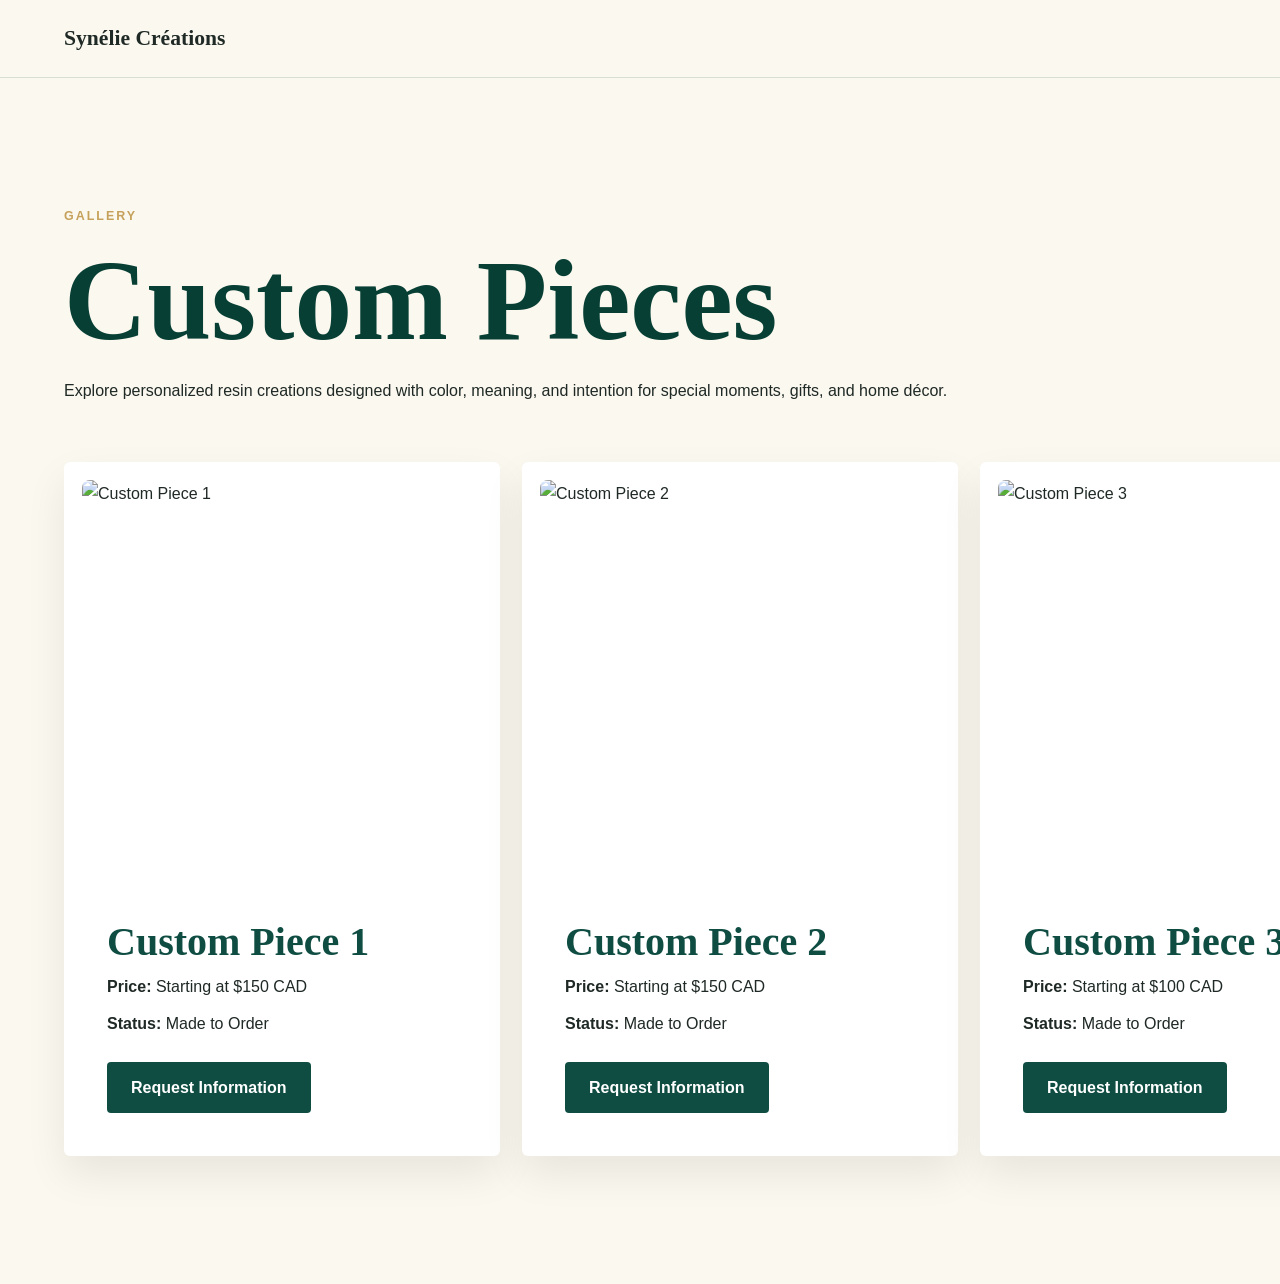
==== custom-pieces.html @ edbcad21 "Create custom-pieces.html" ====
<!DOCTYPE html>
<html lang="en">
<head>
  <meta charset="UTF-8">
  <meta name="viewport" content="width=device-width, initial-scale=1.0">
  <title>Custom Pieces | Synélie Créations</title>
  <link rel="stylesheet" href="style.css">
</head>
<body>

<header class="site-header">
  <a class="brand" href="index.html">
    <span class="brand-text">Synélie Créations</span>
  </a>
</header>

<section class="section-pad">
  <div class="section-heading">
    <p class="eyebrow">Gallery</p>
    <h1>Custom Pieces</h1>
    <p>Explore personalized resin creations designed with color, meaning, and intention for special moments, gifts, and home décor.</p>
  </div>

  <div class="gallery-grid">

    <div class="artwork-card">
      <img src="custom-piece-1.jpg" class="gallery-image lightbox-img" alt="Custom Piece 1">
      <div class="artwork-info">
        <h3>Custom Piece 1</h3>
        <p><strong>Price:</strong> Starting at $150 CAD</p>
        <p><strong>Status:</strong> Made to Order</p>
        <a class="inquiry-button" href="index.html#custom">Request Information</a>
      </div>
    </div>

    <div class="artwork-card">
      <img src="custom-piece-2.jpg" class="gallery-image lightbox-img" alt="Custom Piece 2">
      <div class="artwork-info">
        <h3>Custom Piece 2</h3>
        <p><strong>Price:</strong> Starting at $150 CAD</p>
        <p><strong>Status:</strong> Made to Order</p>
        <a class="inquiry-button" href="index.html#custom">Request Information</a>
      </div>
    </div>

    <div class="artwork-card">
      <img src="custom-piece-3.jpg" class="gallery-image lightbox-img" alt="Custom Piece 3">
      <div class="artwork-info">
        <h3>Custom Piece 3</h3>
        <p><strong>Price:</strong> Starting at $100 CAD</p>
        <p><strong>Status:</strong> Made to Order</p>
        <a class="inquiry-button" href="index.html#custom">Request Information</a>
      </div>
    </div>

  </div>
</section>

<script src="script.js"></script>
</body>
</html>
---- style.css ----
:root {
  --emerald: #073f34;
  --emerald-soft: #0d5b4d;
  --gold: #c6a15b;
  --gold-light: #e7d4a6;
  --ivory: #fbf8ef;
  --paper: #fffdf8;
  --ink: #1f2925;
  --muted: #6e776f;
  --line: rgba(7, 63, 52, 0.14);
  --shadow: 0 22px 50px rgba(7, 63, 52, 0.12);
}

* {
  box-sizing: border-box;
}

html {
  scroll-behavior: smooth;
}

body {
  margin: 0;
  background: var(--ivory);
  color: var(--ink);
  font-family: "Montserrat", Arial, sans-serif;
  line-height: 1.7;
}

a {
  color: inherit;
  text-decoration: none;
}

img,
svg {
  display: block;
  max-width: 100%;
}

.site-header {
  position: sticky;
  top: 0;
  z-index: 20;
  display: flex;
  align-items: center;
  justify-content: space-between;
  gap: 24px;
  min-height: 78px;
  padding: 18px clamp(20px, 5vw, 72px);
  background: rgba(251, 248, 239, 0.9);
  border-bottom: 1px solid var(--line);
  backdrop-filter: blur(18px);
}

.brand {
  display: inline-flex;
  align-items: center;
  gap: 12px;
  font-family: "Cormorant Garamond", Georgia, serif;
  font-size: 1.35rem;
  font-weight: 700;
  letter-spacing: 0;
}

.brand-mark {
  display: grid;
  width: 42px;
  height: 42px;
  place-items: center;
  color: var(--ivory);
  background: var(--emerald);
  border: 1px solid var(--gold);
  border-radius: 50%;
  font-family: "Montserrat", Arial, sans-serif;
  font-size: 0.78rem;
  font-weight: 600;
}

.site-nav {
  display: flex;
  align-items: center;
  gap: clamp(16px, 3vw, 34px);
  color: var(--emerald);
  font-size: 0.78rem;
  font-weight: 600;
  letter-spacing: 0.08em;
  text-transform: uppercase;
}

.site-nav a {
  position: relative;
}

.site-nav a::after {
  position: absolute;
  right: 0;
  bottom: -8px;
  left: 0;
  height: 1px;
  content: "";
  background: var(--gold);
  transform: scaleX(0);
  transform-origin: center;
  transition: transform 180ms ease;
}

.site-nav a:hover::after,
.site-nav a:focus-visible::after {
  transform: scaleX(1);
}

.nav-toggle {
  display: none;
  width: 42px;
  height: 42px;
  border: 1px solid var(--line);
  background: transparent;
}

.nav-toggle span {
  display: block;
  width: 18px;
  height: 1px;
  margin: 6px auto;
  background: var(--emerald);
}

.section-pad {
  padding: clamp(72px, 10vw, 132px) clamp(20px, 5vw, 72px);
}

.hero {
  display: grid;
  grid-template-columns: minmax(0, 0.95fr) minmax(320px, 0.75fr);
  align-items: center;
  gap: clamp(40px, 8vw, 100px);
  min-height: calc(100vh - 78px);
  background:
    linear-gradient(115deg, rgba(251, 248, 239, 0.88), rgba(251, 248, 239, 0.68)),
    radial-gradient(circle at 85% 28%, rgba(198, 161, 91, 0.22), transparent 30%),
    linear-gradient(140deg, var(--ivory), #eef4ec 58%, #f7efdb);
}

.eyebrow {
  margin: 0 0 14px;
  color: var(--gold);
  font-size: 0.78rem;
  font-weight: 600;
  letter-spacing: 0.16em;
  text-transform: uppercase;
}

h1,
h2,
h3 {
  margin: 0;
  color: var(--emerald);
  font-family: "Cormorant Garamond", Georgia, serif;
  font-weight: 600;
  line-height: 1.04;
  letter-spacing: 0;
}

h1 {
  max-width: 760px;
  font-size: clamp(4rem, 9vw, 8.75rem);
}

h2 {
  max-width: 780px;
  font-size: clamp(2.4rem, 5vw, 4.8rem);
}

h3 {
  font-size: clamp(1.55rem, 3vw, 2.15rem);
}

.hero-tagline {
  max-width: 620px;
  margin: 24px 0 0;
  color: #3d4842;
  font-size: clamp(1rem, 2vw, 1.25rem);
}

.hero-actions {
  display: flex;
  flex-wrap: wrap;
  gap: 14px;
  margin-top: 36px;
}

.button {
  display: inline-flex;
  align-items: center;
  justify-content: center;
  min-height: 50px;
  padding: 13px 22px;
  border: 1px solid var(--gold);
  font-size: 0.78rem;
  font-weight: 600;
  letter-spacing: 0.1em;
  text-transform: uppercase;
  transition:
    transform 180ms ease,
    background 180ms ease,
    color 180ms ease;
}

.button:hover,
.button:focus-visible {
  transform: translateY(-2px);
}

.button-primary {
  color: var(--ivory);
  background: var(--emerald);
}

.button-secondary {
  color: var(--emerald);
  background: rgba(255, 253, 248, 0.7);
}

.hero-art {
  display: grid;
  place-items: center;
}

.art-frame {
  position: relative;
  width: min(100%, 520px);
  aspect-ratio: 4 / 5;
  overflow: hidden;
  border: 1px solid rgba(198, 161, 91, 0.65);
  background:
    linear-gradient(145deg, rgba(7, 63, 52, 0.88), rgba(13, 91, 77, 0.72)),
    var(--emerald);
  box-shadow: var(--shadow);
}

.art-frame::before {
  position: absolute;
  inset: 28px;
  content: "";
  border: 1px solid rgba(231, 212, 166, 0.5);
}

.art-frame p {
  position: absolute;
  right: 28px;
  bottom: 24px;
  margin: 0;
  color: rgba(251, 248, 239, 0.78);
  font-size: 0.72rem;
  font-weight: 600;
  letter-spacing: 0.12em;
  text-transform: uppercase;
}

.resin-orbit,
.gold-vein {
  position: absolute;
  pointer-events: none;
}

.resin-orbit {
  border: 1px solid rgba(231, 212, 166, 0.34);
  border-radius: 50%;
}

.orbit-one {
  top: 12%;
  left: -18%;
  width: 72%;
  aspect-ratio: 1;
  background: radial-gradient(circle, rgba(251, 248, 239, 0.3), transparent 64%);
}

.orbit-two {
  right: -28%;
  bottom: 6%;
  width: 86%;
  aspect-ratio: 1;
  background: radial-gradient(circle, rgba(198, 161, 91, 0.24), transparent 66%);
}

.gold-vein {
  width: 2px;
  height: 78%;
  background: linear-gradient(180deg, transparent, var(--gold-light), transparent);
  transform: rotate(28deg);
}

.vein-one {
  top: -6%;
  left: 55%;
}

.vein-two {
  top: 14%;
  left: 68%;
}

.section-heading {
  margin-bottom: clamp(34px, 5vw, 58px);
}

.centered {
  text-align: center;
}

.centered h2 {
  margin-inline: auto;
}

.about {
  background: var(--paper);
}

.about-grid {
  display: grid;
  grid-template-columns: minmax(240px, 0.6fr) minmax(0, 1fr);
  gap: clamp(30px, 6vw, 78px);
  align-items: center;
}

.portrait-placeholder {
  display: grid;
  min-height: 430px;
  place-items: end start;
  padding: 28px;
  color: var(--ivory);
  background:
    linear-gradient(160deg, rgba(7, 63, 52, 0.08), rgba(198, 161, 91, 0.2)),
    linear-gradient(140deg, var(--emerald), var(--emerald-soft));
  border: 1px solid rgba(198, 161, 91, 0.48);
}

.portrait-placeholder span {
  font-size: 0.72rem;
  font-weight: 600;
  letter-spacing: 0.14em;
  text-transform: uppercase;
}

.about-copy {
  max-width: 720px;
  color: #425049;
  font-size: clamp(1rem, 2vw, 1.18rem);
}

.gallery {
  background: linear-gradient(180deg, var(--ivory), #f7f1e2);
}

.gallery-grid {
  display: grid;
  grid-template-columns: repeat(6, 1fr);
  gap: 22px;
}

.gallery-card {
  grid-column: span 2;
  display: grid;
  gap: 20px;
  padding: 18px;
  background: rgba(255, 253, 248, 0.72);
  border: 1px solid var(--line);
  box-shadow: 0 14px 34px rgba(7, 63, 52, 0.07);
}

.featured-card {
  grid-column: span 4;
  grid-template-columns: minmax(220px, 0.7fr) 1fr;
  align-items: end;
}

.image-placeholder {
  min-height: 260px;
  border: 1px solid rgba(198, 161, 91, 0.3);
  background-color: #e9e4d4;
  background-image:
    linear-gradient(135deg, rgba(255, 253, 248, 0.52), transparent),
    radial-gradient(circle at 28% 34%, rgba(7, 63, 52, 0.62), transparent 20%),
    radial-gradient(circle at 72% 68%, rgba(198, 161, 91, 0.62), transparent 24%);
}

.trays {
  background-image:
    linear-gradient(135deg, rgba(255, 253, 248, 0.42), transparent),
    radial-gradient(ellipse at 50% 52%, rgba(7, 63, 52, 0.58), transparent 32%),
    radial-gradient(circle at 74% 24%, rgba(198, 161, 91, 0.68), transparent 20%);
}

.dominoes {
  background-image:
    repeating-linear-gradient(90deg, rgba(7, 63, 52, 0.74) 0 22px, transparent 22px 42px),
    linear-gradient(145deg, rgba(231, 212, 166, 0.8), #fffdf8);
}

.keychains {
  background-image:
    radial-gradient(circle at 35% 36%, rgba(198, 161, 91, 0.7), transparent 18%),
    radial-gradient(circle at 62% 58%, rgba(7, 63, 52, 0.62), transparent 20%),
    linear-gradient(145deg, #fffdf8, #e7d4a6);
}

.custom-pieces {
  min-height: 320px;
  background-image:
    linear-gradient(45deg, rgba(7, 63, 52, 0.12) 25%, transparent 25% 50%, rgba(198, 161, 91, 0.18) 50% 75%, transparent 75%),
    linear-gradient(145deg, #fffdf8, #e4efe8);
  background-size: 42px 42px, auto;
}

.gallery-card p {
  margin: 12px 0 0;
  color: var(--muted);
}

.custom {
  background: var(--emerald);
}

.custom .section-heading h2 {
  color: var(--ivory);
}

.custom-form {
  display: grid;
  grid-template-columns: repeat(3, 1fr);
  gap: 18px;
  max-width: 1120px;
}

label {
  display: grid;
  gap: 8px;
  color: rgba(251, 248, 239, 0.86);
  font-size: 0.72rem;
  font-weight: 600;
  letter-spacing: 0.12em;
  text-transform: uppercase;
}

input,
textarea {
  width: 100%;
  border: 1px solid rgba(231, 212, 166, 0.36);
  background: rgba(255, 253, 248, 0.08);
  color: var(--ivory);
  font: inherit;
  letter-spacing: 0;
  outline: none;
  padding: 15px 16px;
  transition:
    border-color 180ms ease,
    background 180ms ease;
}

textarea {
  resize: vertical;
}

input::placeholder,
textarea::placeholder {
  color: rgba(251, 248, 239, 0.54);
}

input:focus,
textarea:focus {
  border-color: var(--gold-light);
  background: rgba(255, 253, 248, 0.12);
}

.full-field {
  grid-column: 1 / -1;
}

.form-button {
  justify-self: start;
  background: var(--gold);
  color: var(--emerald);
}

.contact {
  background: var(--paper);
}

.contact-list {
  display: grid;
  grid-template-columns: repeat(3, 1fr);
  gap: 18px;
}

.contact-list a,
.contact-list p {
  min-height: 150px;
  margin: 0;
  padding: 28px;
  color: var(--emerald);
  background: var(--ivory);
  border: 1px solid var(--line);
}

.contact-list span {
  display: block;
  margin-bottom: 18px;
  color: var(--gold);
  font-size: 0.72rem;
  font-weight: 600;
  letter-spacing: 0.14em;
  text-transform: uppercase;
}

.site-footer {
  display: flex;
  align-items: center;
  justify-content: space-between;
  gap: 18px;
  padding: 28px clamp(20px, 5vw, 72px);
  color: rgba(251, 248, 239, 0.78);
  background: #052b24;
  font-size: 0.88rem;
}

.site-footer p {
  margin: 0;
}

.site-footer a {
  color: var(--gold-light);
  font-weight: 600;
}

@media (max-width: 980px) {
  .hero,
  .about-grid,
  .featured-card {
    grid-template-columns: 1fr;
  }

  .hero {
    min-height: auto;
    padding-top: 88px;
  }

  .gallery-card,
  .featured-card {
    grid-column: span 3;
  }

  .custom-form,
  .contact-list {
    grid-template-columns: 1fr 1fr;
  }
}

@media (max-width: 720px) {
  .site-header {
    min-height: 70px;
  }

  .brand-text {
    max-width: 150px;
    line-height: 1;
  }

  .nav-toggle {
    display: block;
  }

  .site-nav {
    position: absolute;
    top: 100%;
    right: 0;
    left: 0;
    display: none;
    flex-direction: column;
    align-items: flex-start;
    gap: 0;
    padding: 12px 20px 22px;
    background: rgba(251, 248, 239, 0.98);
    border-bottom: 1px solid var(--line);
  }

  .site-nav.is-open {
    display: flex;
  }

  .site-nav a {
    width: 100%;
    padding: 12px 0;
  }

  .hero-actions,
  .button {
    width: 100%;
  }

  h1 {
    font-size: clamp(3.6rem, 18vw, 5.4rem);
  }

  .gallery-grid,
  .custom-form,
  .contact-list {
    grid-template-columns: 1fr;
  }

  .gallery-card,
  .featured-card {
    grid-column: auto;
  }

  .portrait-placeholder,
  .image-placeholder {
    min-height: 250px;
  }

  .site-footer {
    flex-direction: column;
    align-items: flex-start;
  }
}

@media (max-width: 420px) {
  .section-pad {
    padding-right: 16px;
    padding-left: 16px;
  }

  .button {
    padding-right: 14px;
    padding-left: 14px;
    font-size: 0.72rem;
  }
}
.hero-image {
    width: 100%;
    max-width: 460px;
    height: auto;
    border-radius: 4px;
    padding: 18px;
    background: #ffffff;
    box-shadow: 0 24px 50px rgba(0,0,0,0.16);
    object-fit: cover;
}
.portrait-image {
    width: 100%;
    height: auto;
    border-radius: 8px;
    object-fit: cover;
    box-shadow: 0 20px 40px rgba(0,0,0,0.15);
}
.site-logo {
    height: 75px;
    width: auto;
    object-fit: contain;
}

.brand {
    display: flex;
    align-items: center;
    gap: 12px;
}
.gallery-image {
  width: 100%;
  height: 260px;
  object-fit: cover;
  display: block;
  border-radius: 4px;
}
.gallery-card {
  text-decoration: none;
  color: inherit;
  cursor: pointer;
}

.gallery-card:hover {
  transform: translateY(-6px);
  transition: 0.3s ease;
}
.artwork-card {
  background: #fff;
  padding: 18px;
  border-radius: 6px;
  box-shadow: 0 18px 40px rgba(0,0,0,0.08);
}

.artwork-info {
  margin-top: 16px;
}

.inquiry-button {
  display: inline-block;
  margin-top: 14px;
  padding: 12px 18px;
  background: #0f4f3d;
  color: #fff;
  text-decoration: none;
  border-radius: 4px;
  font-weight: 600;
}

.inquiry-button:hover {
  background: #c9a227;
  color: #0f4f3d;
}
.lightbox-overlay {
  display: none;
  position: fixed;
  z-index: 9999;
  inset: 0;
  background: rgba(0,0,0,0.92);
  align-items: center;
  justify-content: center;
  flex-direction: column;
}

.lightbox-overlay img {
  max-width: 85%;
  max-height: 78vh;
  border-radius: 6px;
  box-shadow: 0 25px 70px rgba(0,0,0,0.45);
}

.lightbox-close {
  position: absolute;
  top: 24px;
  right: 36px;
  color: #fff;
  font-size: 42px;
  cursor: pointer;
}

.lightbox-nav {
  margin-top: 24px;
}

.lightbox-nav button {
  padding: 12px 22px;
  margin: 0 8px;
  border: none;
  cursor: pointer;
  background: #c9a227;
  color: #0f4f3d;
  font-weight: 700;
  letter-spacing: 1px;
}
.artwork-info {
  position: relative;
  z-index: 2;
}

.inquiry-button {
  position: relative;
  z-index: 3;
  pointer-events: auto;
}
.inquiry-button {
  position: relative;
  z-index: 10;
  pointer-events: auto;
}
..artwork-card {
    display: flex;
    gap: 50px;
    align-items: center;
    background: white;
    padding: 40px;
    border-radius: 12px;
    margin-bottom: 50px;
    box-shadow: 0 8px 25px rgba(0,0,0,0.08);
}

.artwork-info {
    flex: 1;
}

.artwork-card img {
    width: 400px;
    height: 400px;
    object-fit: cover;
    display: block;
    border-radius: 8px;
}

.artwork-info {
    padding: 25px;
}

.artwork-info h3 {
    margin-top: 0;
    color: #0f4d43;
    font-size: 2.5rem;
    font-family: "Cormorant Garamond", serif;
}

.artwork-info p {
    margin: 10px 0;
}

.inquiry-button {
    display: inline-block;
    margin-top: 15px;
    padding: 12px 24px;
    background: #0f4d43;
    color: white;
    text-decoration: none;
    border-radius: 4px;
    font-weight: 600;
}
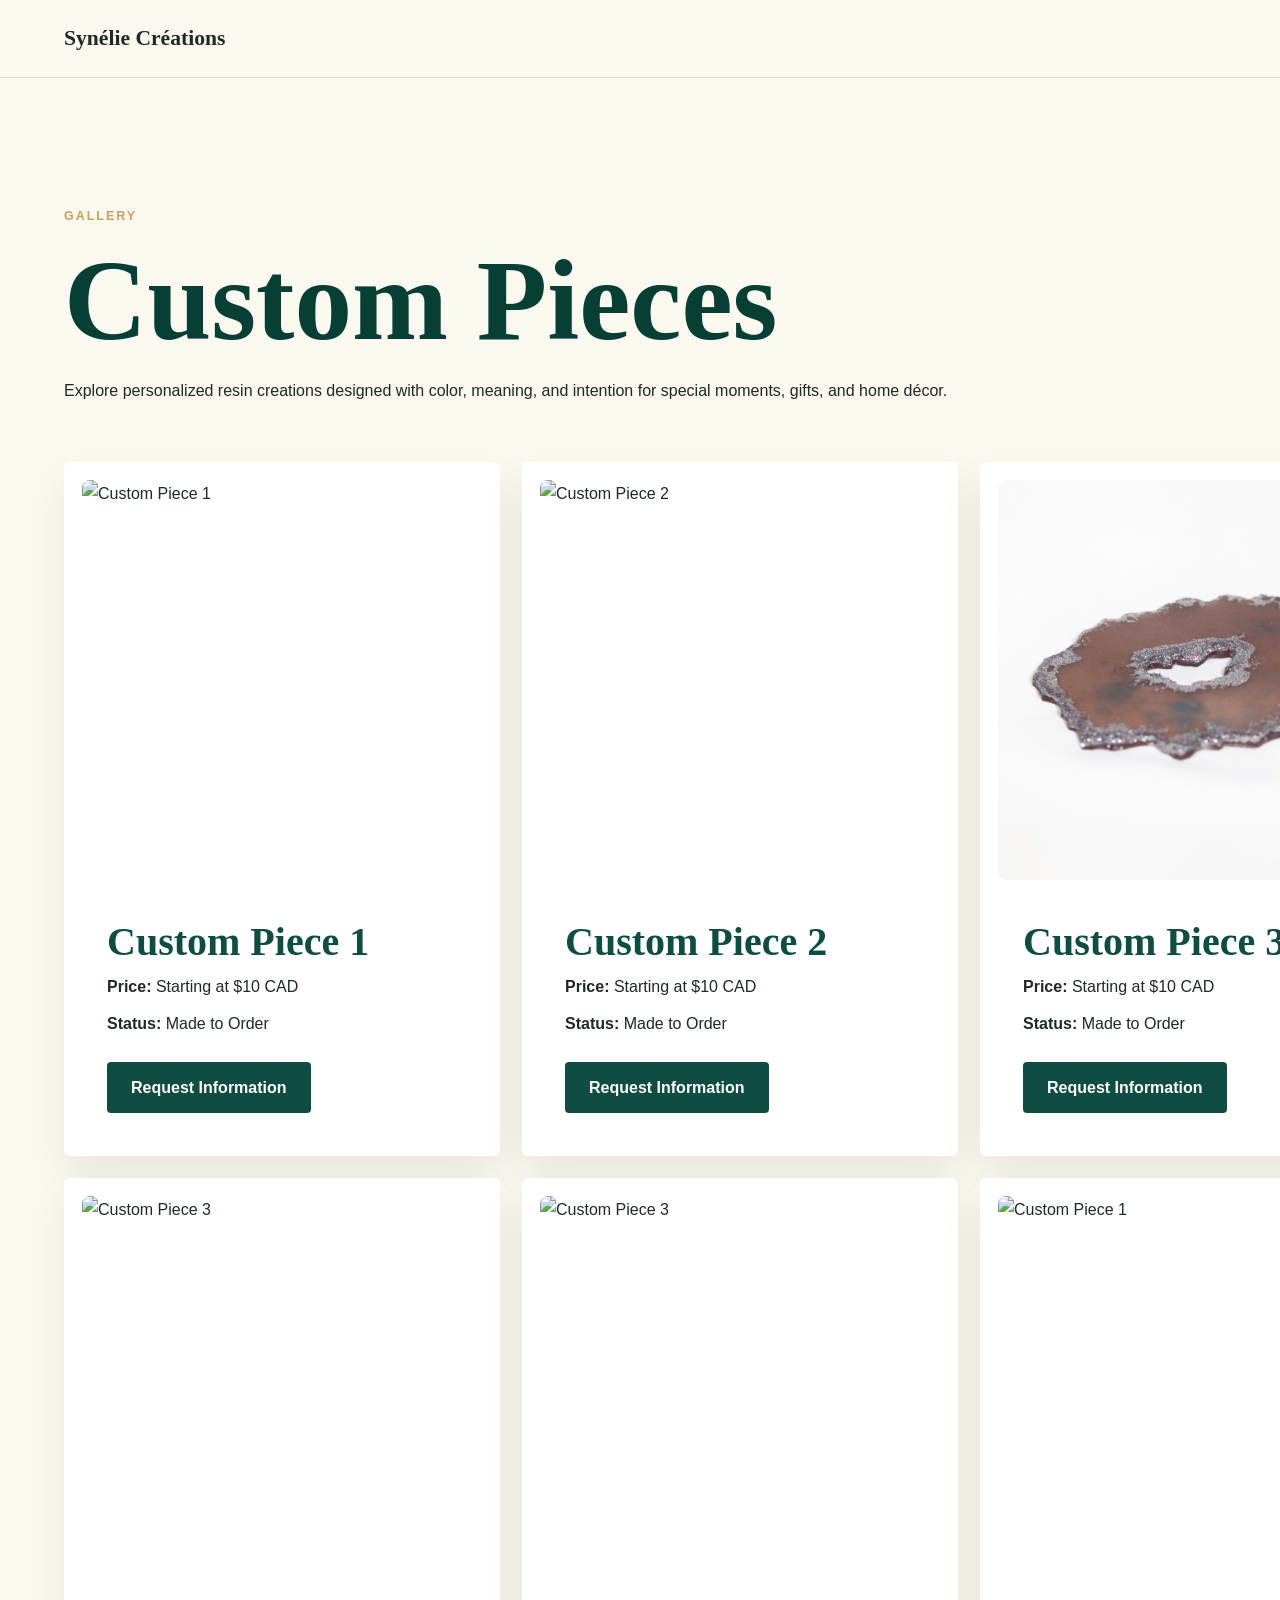
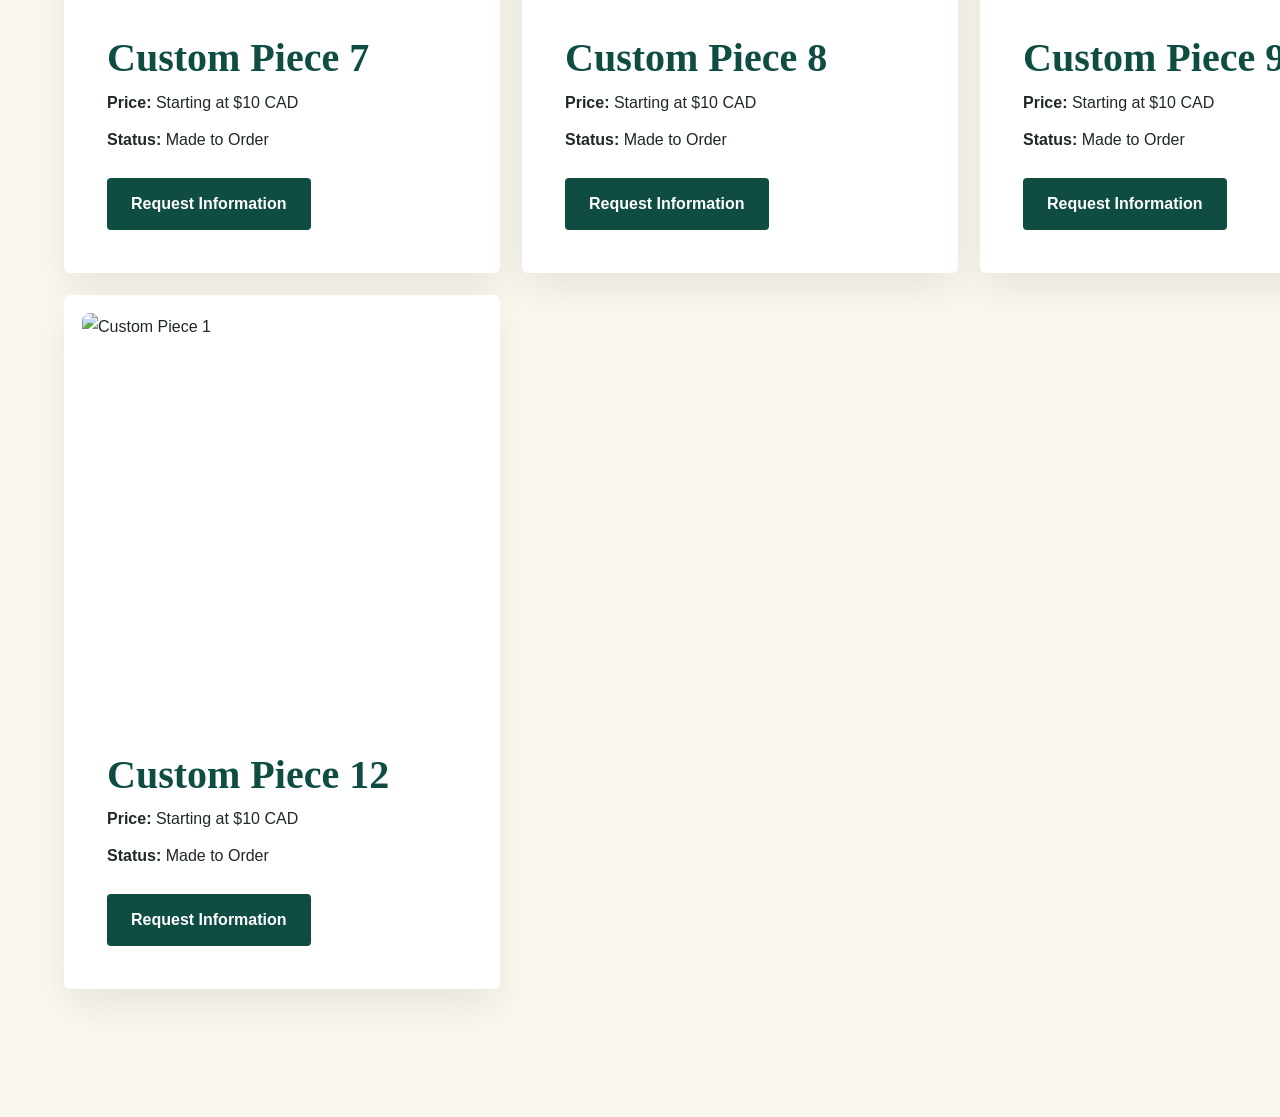
==== commit a68fc897: "Update custom-pieces.html" ====
--- a/custom-pieces.html
+++ b/custom-pieces.html
@@ -27,7 +27,7 @@
       <img src="custom-piece-1.jpg" class="gallery-image lightbox-img" alt="Custom Piece 1">
       <div class="artwork-info">
         <h3>Custom Piece 1</h3>
-        <p><strong>Price:</strong> Starting at $150 CAD</p>
+        <p><strong>Price:</strong> Starting at $10 CAD</p>
         <p><strong>Status:</strong> Made to Order</p>
         <a class="inquiry-button" href="index.html#custom">Request Information</a>
       </div>
@@ -37,7 +37,7 @@
       <img src="custom-piece-2.jpg" class="gallery-image lightbox-img" alt="Custom Piece 2">
       <div class="artwork-info">
         <h3>Custom Piece 2</h3>
-        <p><strong>Price:</strong> Starting at $150 CAD</p>
+        <p><strong>Price:</strong> Starting at $10 CAD</p>
         <p><strong>Status:</strong> Made to Order</p>
         <a class="inquiry-button" href="index.html#custom">Request Information</a>
       </div>
@@ -47,12 +47,112 @@
       <img src="custom-piece-3.jpg" class="gallery-image lightbox-img" alt="Custom Piece 3">
       <div class="artwork-info">
         <h3>Custom Piece 3</h3>
-        <p><strong>Price:</strong> Starting at $100 CAD</p>
+        <p><strong>Price:</strong> Starting at $10 CAD</p>
         <p><strong>Status:</strong> Made to Order</p>
         <a class="inquiry-button" href="index.html#custom">Request Information</a>
       </div>
     </div>
 
+    <div class="artwork-card">
+      <img src="custom-piece-4.jpg" class="gallery-image lightbox-img" alt="Custom Piece 3">
+      <div class="artwork-info">
+        <h3>Custom Piece 4</h3>
+        <p><strong>Price:</strong> Starting at $10 CAD</p>
+        <p><strong>Status:</strong> Made to Order</p>
+        <a class="inquiry-button" href="index.html#custom">Request Information</a>
+      </div>
+    </div> 
+
+<div class="artwork-card">
+      <img src="custom-piece-5.jpg" class="gallery-image lightbox-img" alt="Custom Piece 1">
+      <div class="artwork-info">
+        <h3>Custom Piece 5</h3>
+        <p><strong>Price:</strong> Starting at $10 CAD</p>
+        <p><strong>Status:</strong> Made to Order</p>
+        <a class="inquiry-button" href="index.html#custom">Request Information</a>
+      </div>
+    </div>
+
+    <div class="artwork-card">
+      <img src="custom-piece-6.jpg" class="gallery-image lightbox-img" alt="Custom Piece 2">
+      <div class="artwork-info">
+        <h3>Custom Piece 6</h3>
+        <p><strong>Price:</strong> Starting at $10 CAD</p>
+        <p><strong>Status:</strong> Made to Order</p>
+        <a class="inquiry-button" href="index.html#custom">Request Information</a>
+      </div>
+    </div>
+
+    <div class="artwork-card">
+      <img src="custom-piece-7.jpg" class="gallery-image lightbox-img" alt="Custom Piece 3">
+      <div class="artwork-info">
+        <h3>Custom Piece 7</h3>
+        <p><strong>Price:</strong> Starting at $10 CAD</p>
+        <p><strong>Status:</strong> Made to Order</p>
+        <a class="inquiry-button" href="index.html#custom">Request Information</a>
+      </div>
+    </div>
+
+    <div class="artwork-card">
+      <img src="custom-piece-8.jpg" class="gallery-image lightbox-img" alt="Custom Piece 3">
+      <div class="artwork-info">
+        <h3>Custom Piece 8</h3>
+        <p><strong>Price:</strong> Starting at $10 CAD</p>
+        <p><strong>Status:</strong> Made to Order</p>
+        <a class="inquiry-button" href="index.html#custom">Request Information</a>
+      </div>
+    </div> 
+
+<div class="artwork-card">
+      <img src="custom-piece-9.jpg" class="gallery-image lightbox-img" alt="Custom Piece 1">
+      <div class="artwork-info">
+        <h3>Custom Piece 9</h3>
+        <p><strong>Price:</strong> Starting at $10 CAD</p>
+        <p><strong>Status:</strong> Made to Order</p>
+        <a class="inquiry-button" href="index.html#custom">Request Information</a>
+      </div>
+    </div>
+
+    <div class="artwork-card">
+      <img src="custom-piece-9-1.jpg" class="gallery-image lightbox-img" alt="Custom Piece 2">
+      <div class="artwork-info">
+        <h3>Custom Piece 9-1</h3>
+        <p><strong>Price:</strong> Starting at $10 CAD</p>
+        <p><strong>Status:</strong> Made to Order</p>
+        <a class="inquiry-button" href="index.html#custom">Request Information</a>
+      </div>
+    </div>
+
+    <div class="artwork-card">
+      <img src="custom-piece-10.jpg" class="gallery-image lightbox-img" alt="Custom Piece 3">
+      <div class="artwork-info">
+        <h3>Custom Piece 10</h3>
+        <p><strong>Price:</strong> Starting at $10 CAD</p>
+        <p><strong>Status:</strong> Made to Order</p>
+        <a class="inquiry-button" href="index.html#custom">Request Information</a>
+      </div>
+    </div>
+
+    <div class="artwork-card">
+      <img src="custom-piece-11.jpg" class="gallery-image lightbox-img" alt="Custom Piece 3">
+      <div class="artwork-info">
+        <h3>Custom Piece 11</h3>
+        <p><strong>Price:</strong> Starting at $10 CAD</p>
+        <p><strong>Status:</strong> Made to Order</p>
+        <a class="inquiry-button" href="index.html#custom">Request Information</a>
+      </div>
+    </div> 
+    
+<div class="artwork-card">
+      <img src="custom-piece-12.jpg" class="gallery-image lightbox-img" alt="Custom Piece 1">
+      <div class="artwork-info">
+        <h3>Custom Piece 12</h3>
+        <p><strong>Price:</strong> Starting at $10 CAD</p>
+        <p><strong>Status:</strong> Made to Order</p>
+        <a class="inquiry-button" href="index.html#custom">Request Information</a>
+      </div>
+    </div>
+    
   </div>
 </section>
 
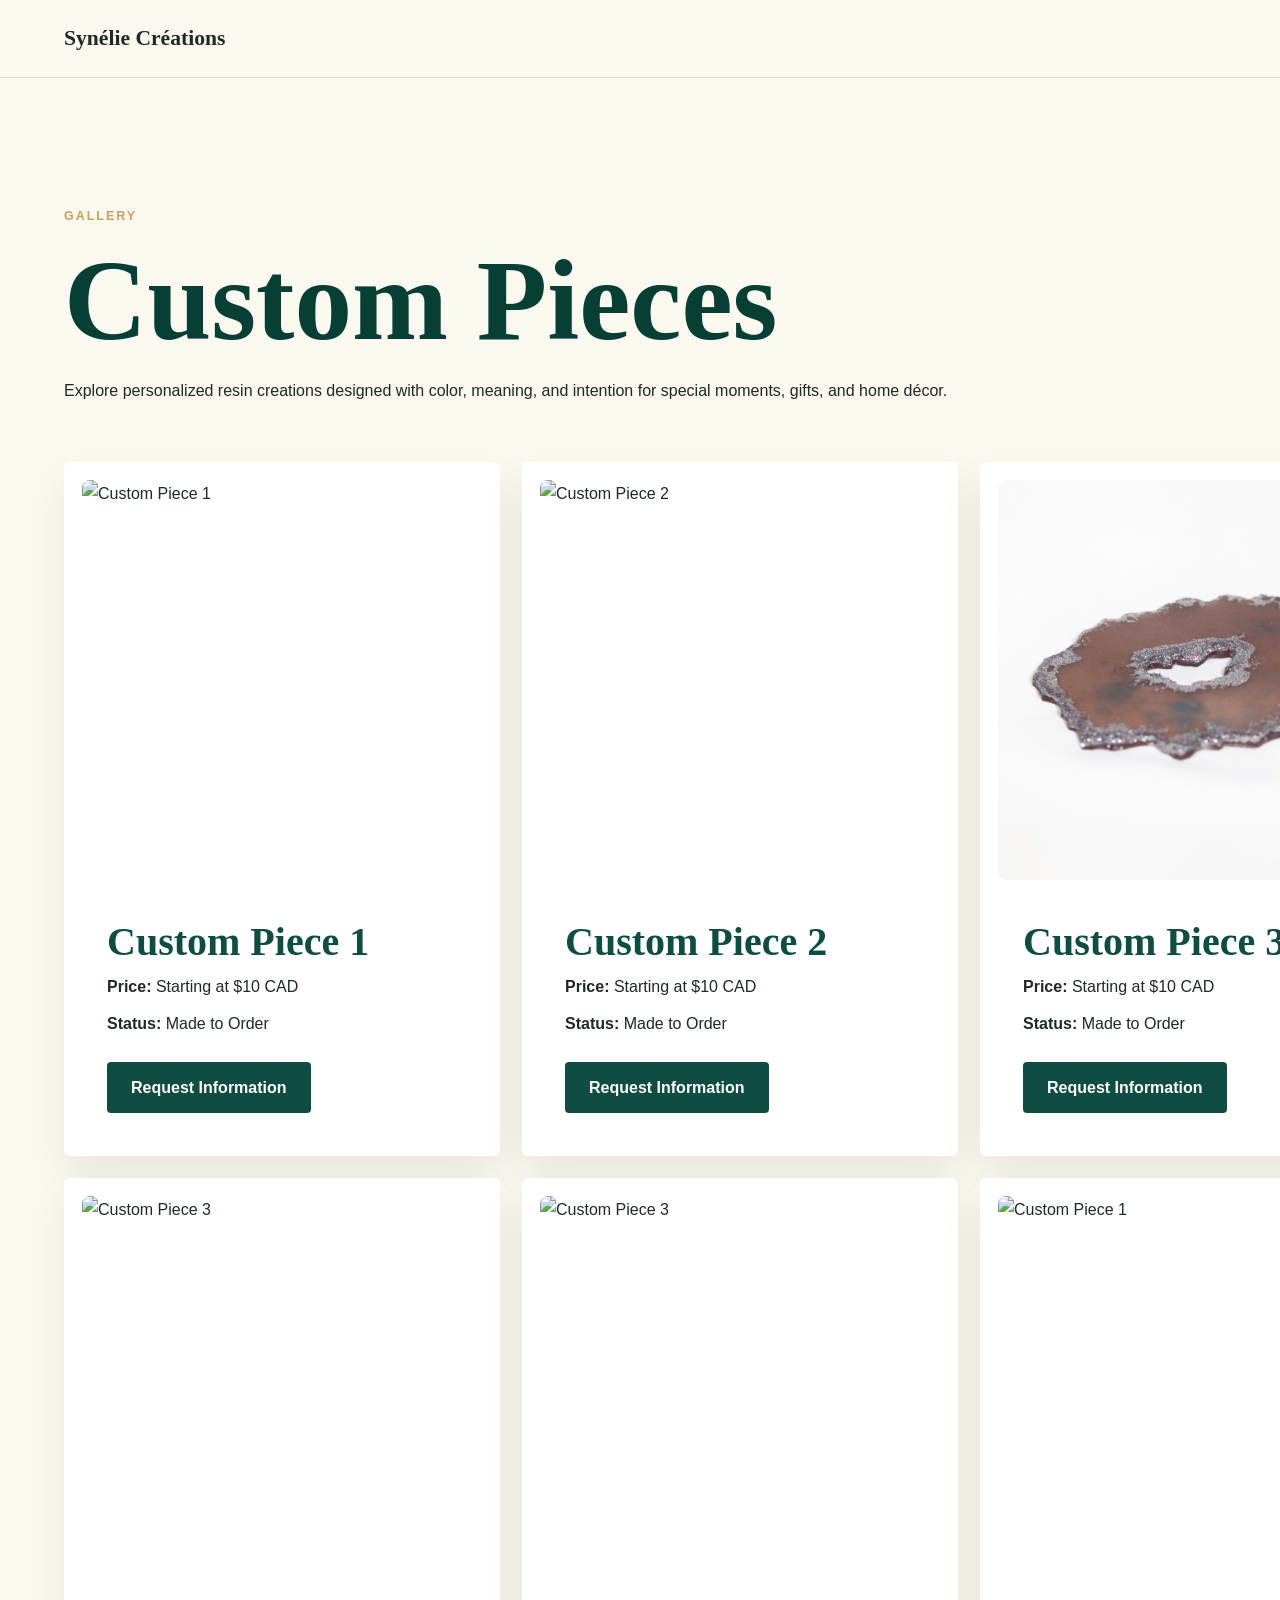
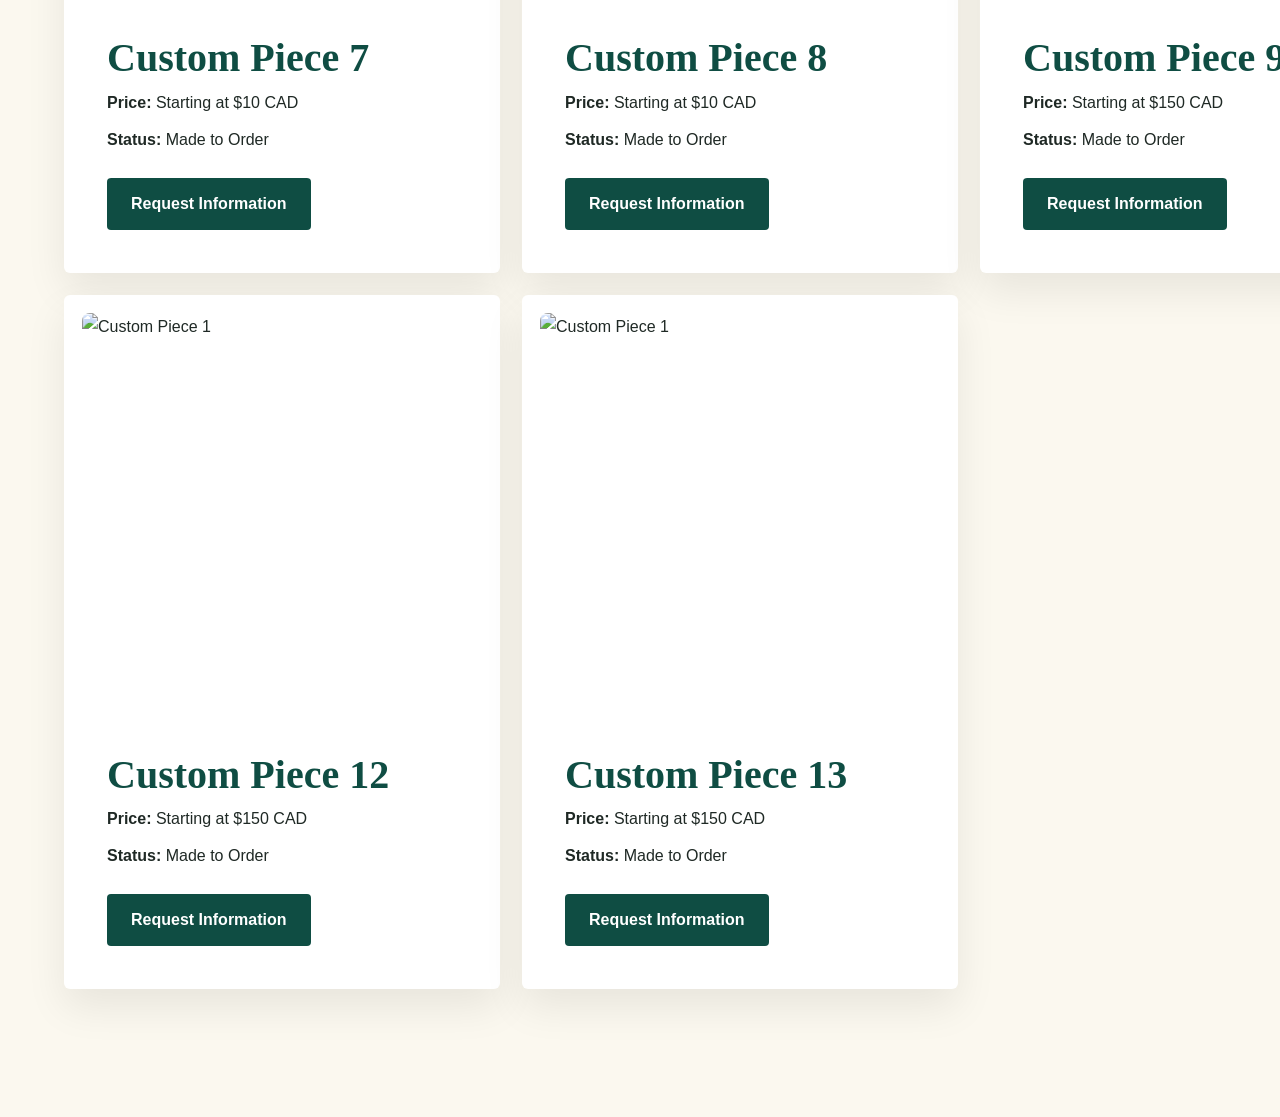
==== commit 1ba48480: "Update custom-pieces.html" ====
--- a/custom-pieces.html
+++ b/custom-pieces.html
@@ -107,7 +107,7 @@
       <img src="custom-piece-9.jpg" class="gallery-image lightbox-img" alt="Custom Piece 1">
       <div class="artwork-info">
         <h3>Custom Piece 9</h3>
-        <p><strong>Price:</strong> Starting at $10 CAD</p>
+        <p><strong>Price:</strong> Starting at $150 CAD</p>
         <p><strong>Status:</strong> Made to Order</p>
         <a class="inquiry-button" href="index.html#custom">Request Information</a>
       </div>
@@ -117,7 +117,7 @@
       <img src="custom-piece-9-1.jpg" class="gallery-image lightbox-img" alt="Custom Piece 2">
       <div class="artwork-info">
         <h3>Custom Piece 9-1</h3>
-        <p><strong>Price:</strong> Starting at $10 CAD</p>
+        <p><strong>Price:</strong> Starting at $150 CAD</p>
         <p><strong>Status:</strong> Made to Order</p>
         <a class="inquiry-button" href="index.html#custom">Request Information</a>
       </div>
@@ -127,7 +127,7 @@
       <img src="custom-piece-10.jpg" class="gallery-image lightbox-img" alt="Custom Piece 3">
       <div class="artwork-info">
         <h3>Custom Piece 10</h3>
-        <p><strong>Price:</strong> Starting at $10 CAD</p>
+        <p><strong>Price:</strong> Starting at $150 CAD</p>
         <p><strong>Status:</strong> Made to Order</p>
         <a class="inquiry-button" href="index.html#custom">Request Information</a>
       </div>
@@ -137,7 +137,7 @@
       <img src="custom-piece-11.jpg" class="gallery-image lightbox-img" alt="Custom Piece 3">
       <div class="artwork-info">
         <h3>Custom Piece 11</h3>
-        <p><strong>Price:</strong> Starting at $10 CAD</p>
+        <p><strong>Price:</strong> Starting at $250 CAD</p>
         <p><strong>Status:</strong> Made to Order</p>
         <a class="inquiry-button" href="index.html#custom">Request Information</a>
       </div>
@@ -147,7 +147,17 @@
       <img src="custom-piece-12.jpg" class="gallery-image lightbox-img" alt="Custom Piece 1">
       <div class="artwork-info">
         <h3>Custom Piece 12</h3>
-        <p><strong>Price:</strong> Starting at $10 CAD</p>
+        <p><strong>Price:</strong> Starting at $150 CAD</p>
+        <p><strong>Status:</strong> Made to Order</p>
+        <a class="inquiry-button" href="index.html#custom">Request Information</a>
+      </div>
+    </div>
+
+    <div class="artwork-card">
+      <img src="custom-piece-13.jpg" class="gallery-image lightbox-img" alt="Custom Piece 1">
+      <div class="artwork-info">
+        <h3>Custom Piece 13</h3>
+        <p><strong>Price:</strong> Starting at $150 CAD</p>
         <p><strong>Status:</strong> Made to Order</p>
         <a class="inquiry-button" href="index.html#custom">Request Information</a>
       </div>
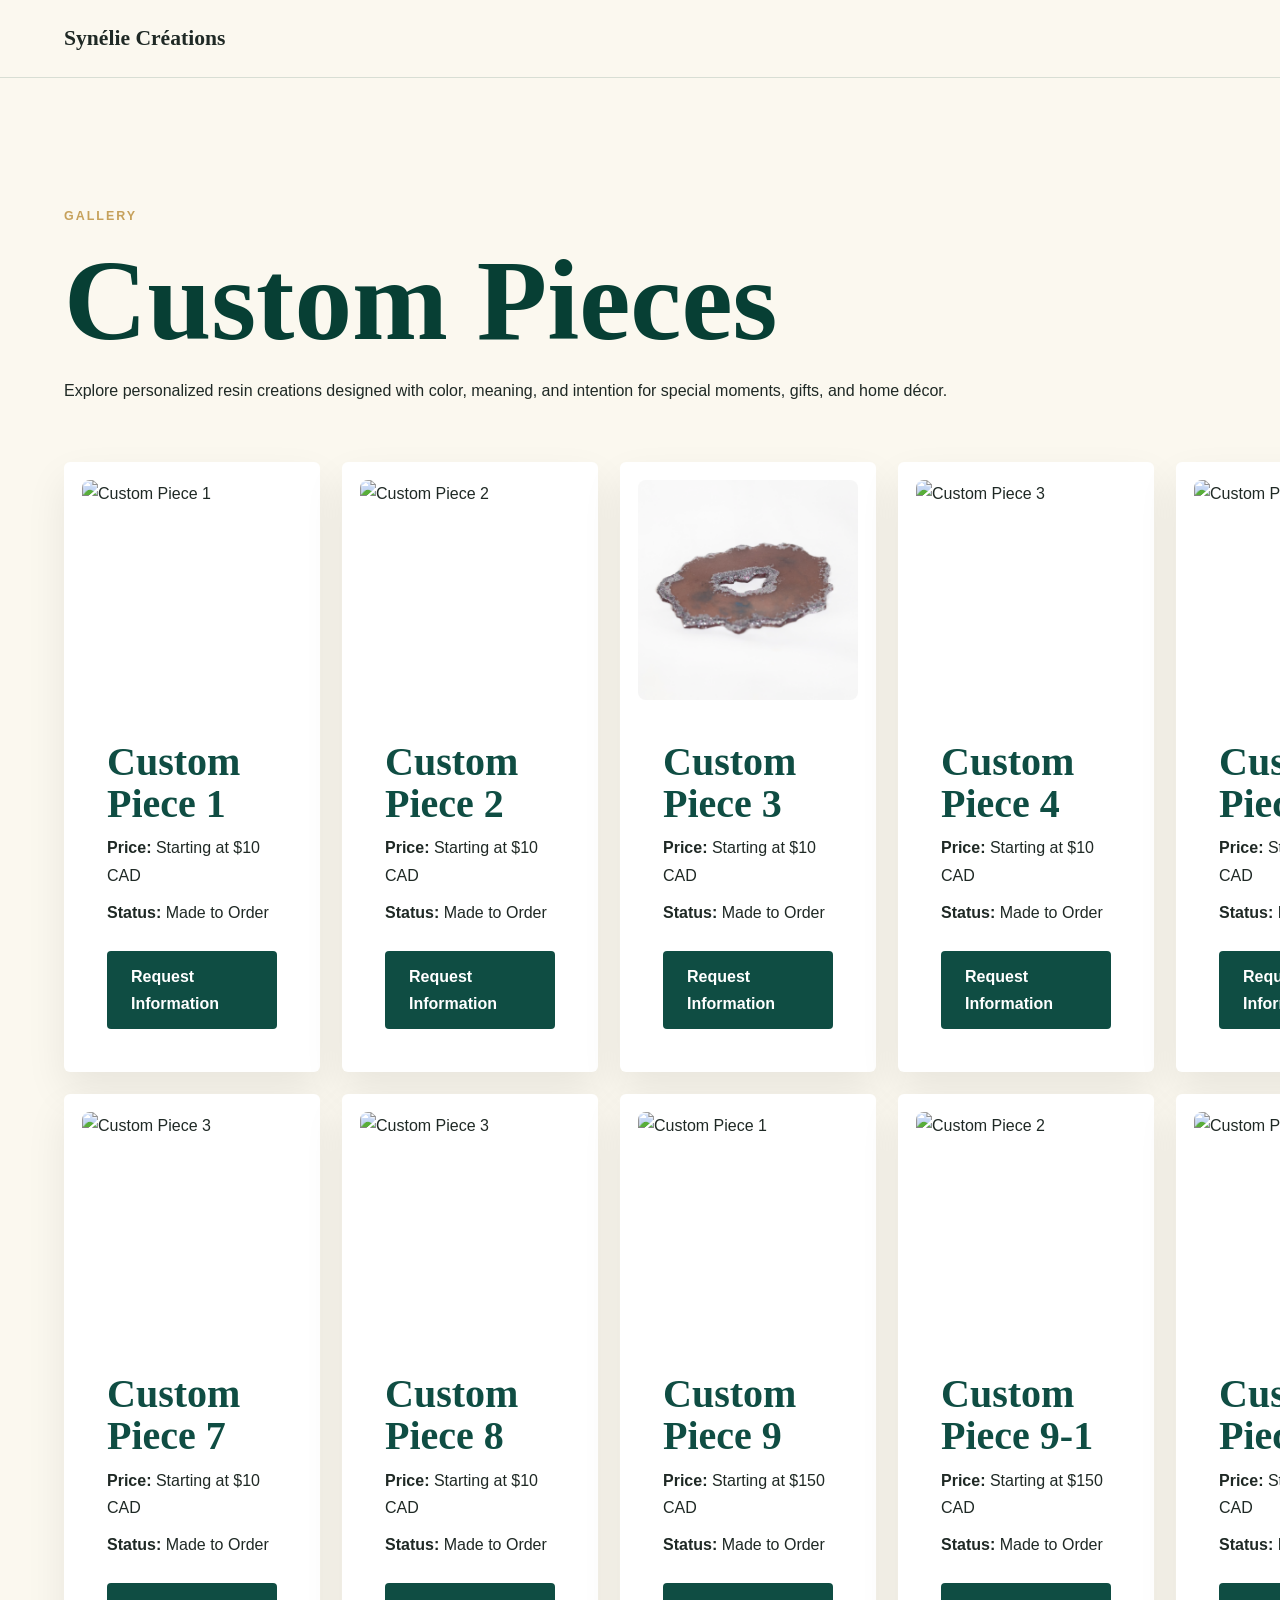
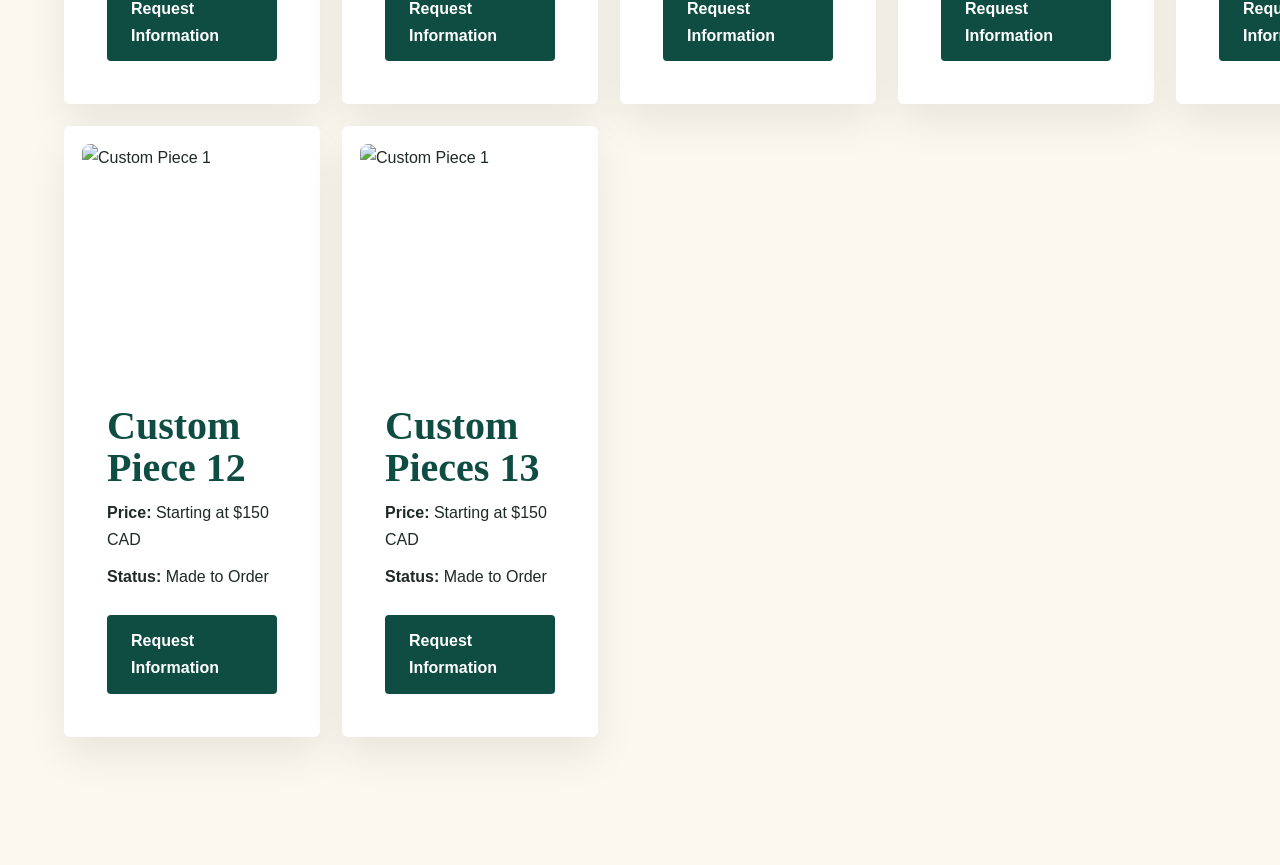
==== commit a0714ef5: "Update custom-pieces.html" ====
--- a/custom-pieces.html
+++ b/custom-pieces.html
@@ -154,9 +154,9 @@
     </div>
 
     <div class="artwork-card">
-      <img src="custom-piece-13.jpg" class="gallery-image lightbox-img" alt="Custom Piece 1">
+      <img src="custom-pieces-13.jpg" class="gallery-image lightbox-img" alt="Custom Piece 1">
       <div class="artwork-info">
-        <h3>Custom Piece 13</h3>
+        <h3>Custom Pieces 13</h3>
         <p><strong>Price:</strong> Starting at $150 CAD</p>
         <p><strong>Status:</strong> Made to Order</p>
         <a class="inquiry-button" href="index.html#custom">Request Information</a>
--- a/style.css
+++ b/style.css
@@ -766,10 +766,10 @@
 }
 ..artwork-card {
     display: flex;
-    gap: 50px;
+    gap: 30px;
     align-items: center;
     background: white;
-    padding: 40px;
+    padding: 25px;
     border-radius: 12px;
     margin-bottom: 50px;
     box-shadow: 0 8px 25px rgba(0,0,0,0.08);
@@ -780,10 +780,9 @@
 }
 
 .artwork-card img {
-    width: 400px;
-    height: 400px;
+    width: 220px;
+    height: 220px;
     object-fit: cover;
-    display: block;
     border-radius: 8px;
 }
 
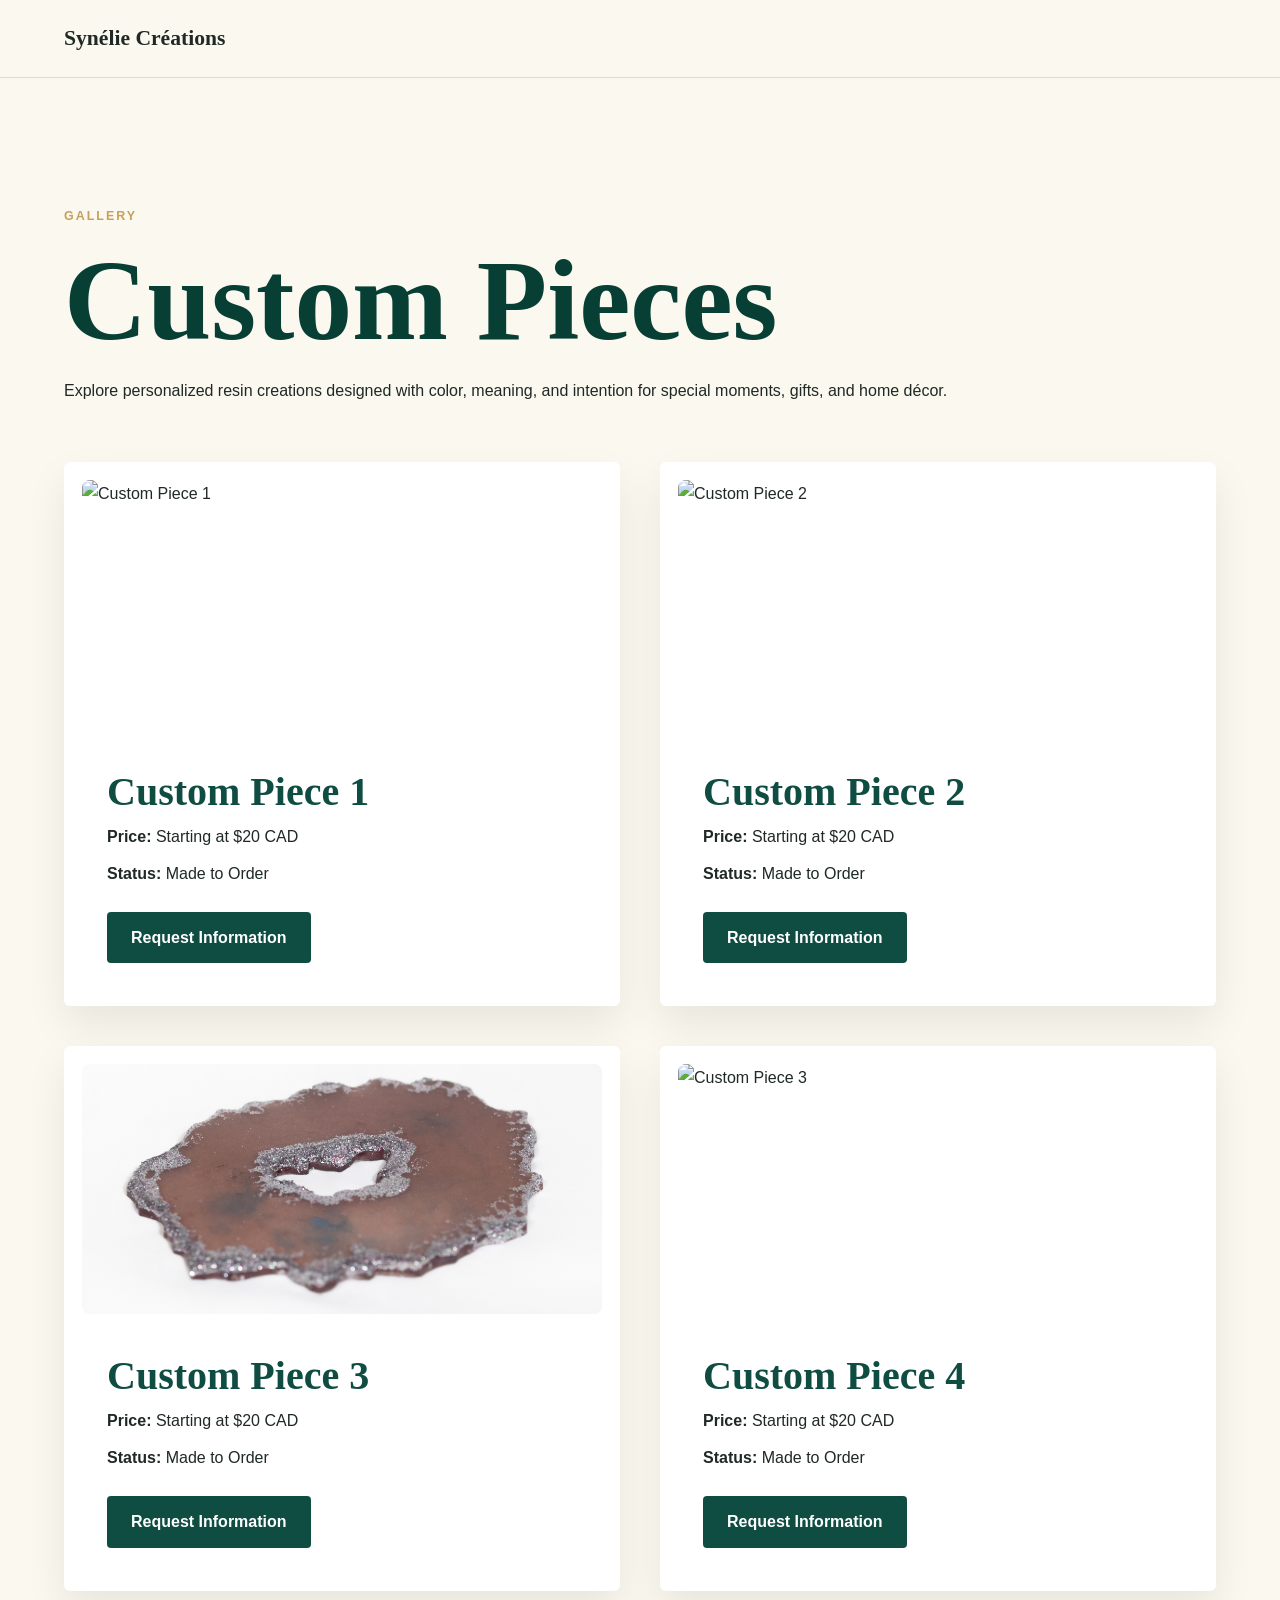
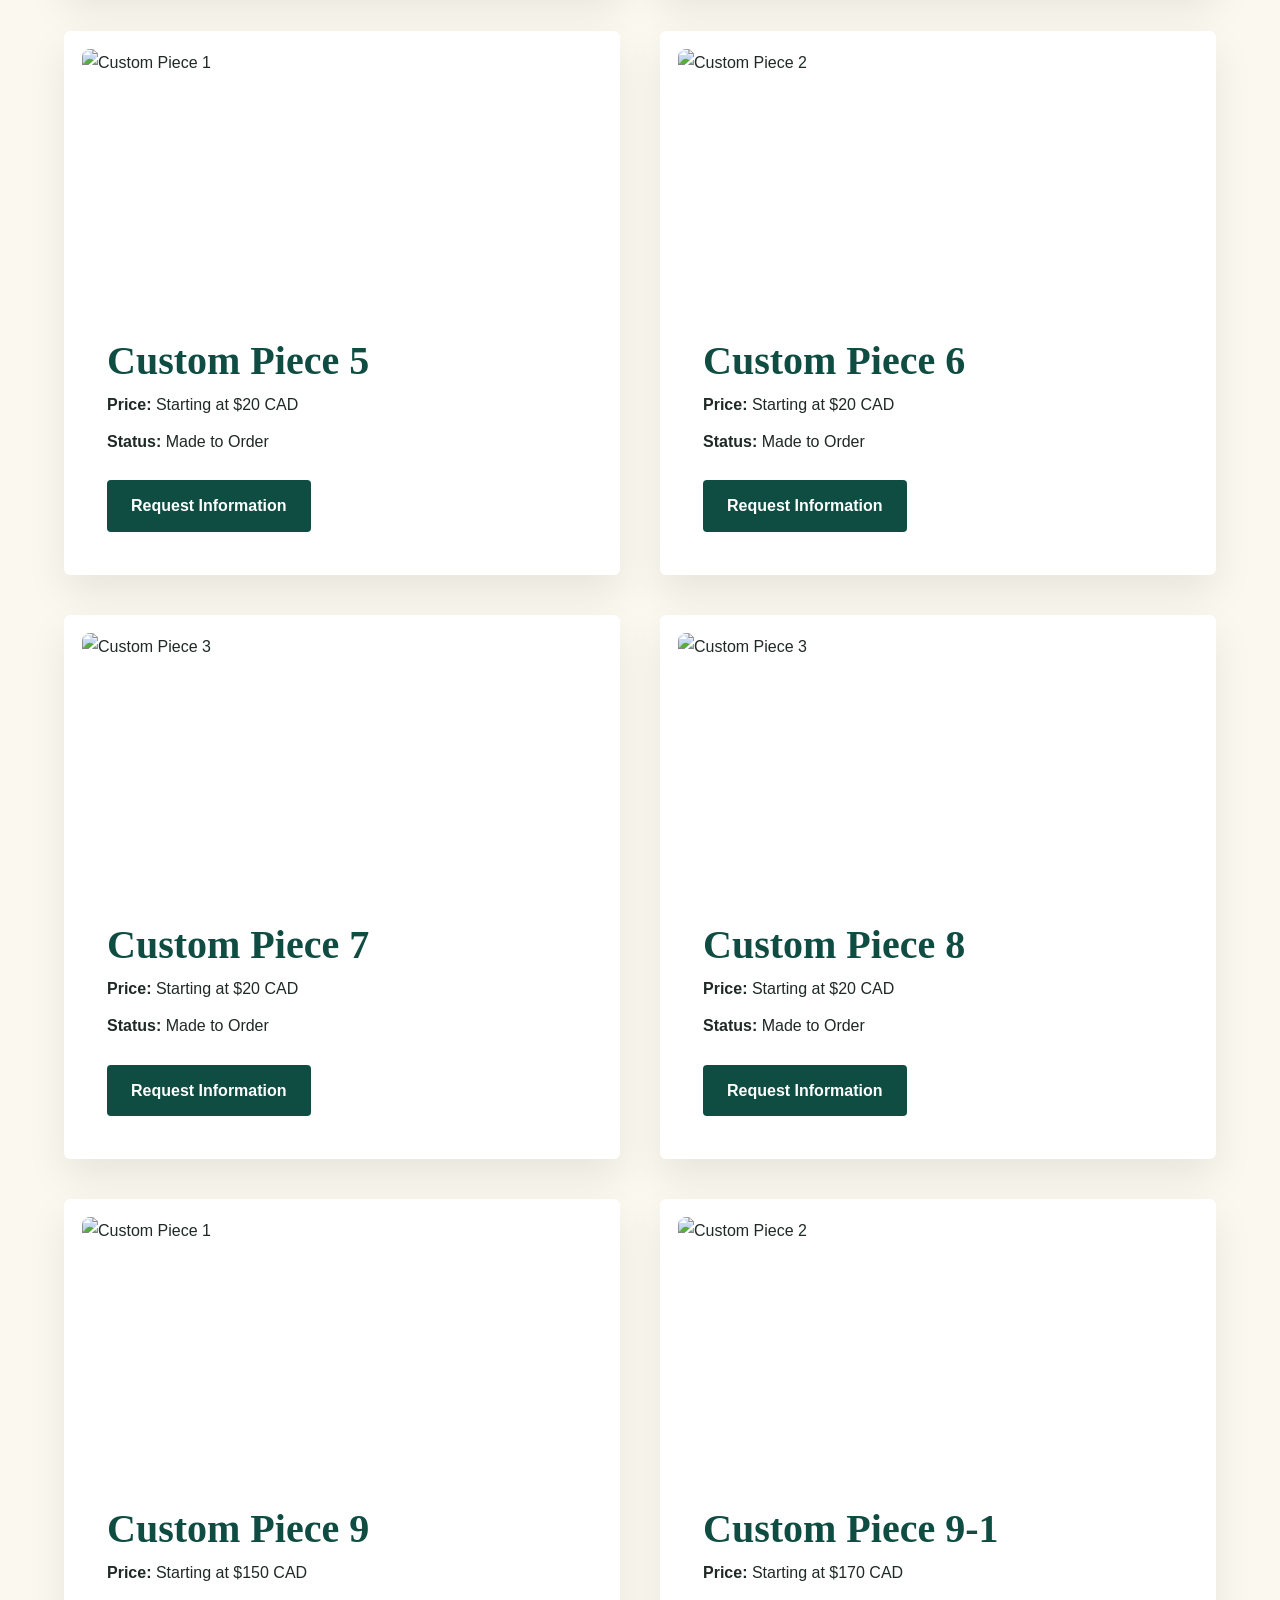
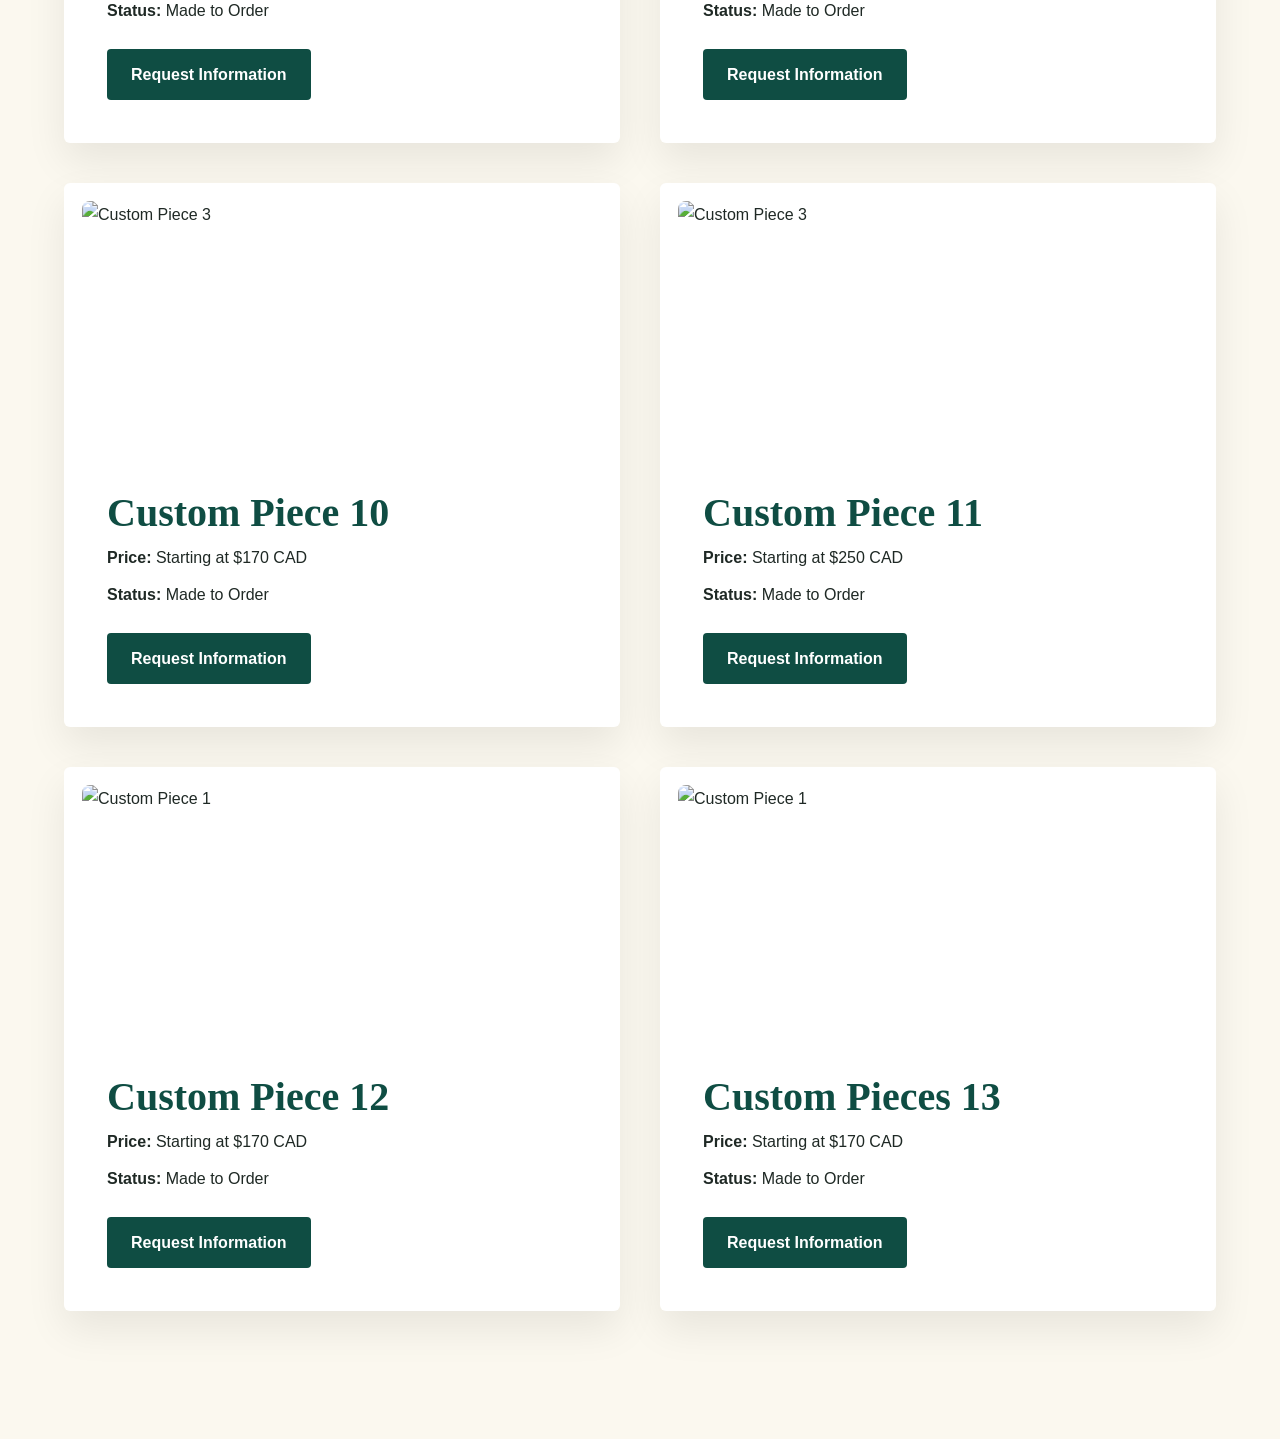
==== commit 3bed163e: "Update custom-pieces.html" ====
--- a/custom-pieces.html
+++ b/custom-pieces.html
@@ -27,7 +27,7 @@
       <img src="custom-piece-1.jpg" class="gallery-image lightbox-img" alt="Custom Piece 1">
       <div class="artwork-info">
         <h3>Custom Piece 1</h3>
-        <p><strong>Price:</strong> Starting at $10 CAD</p>
+        <p><strong>Price:</strong> Starting at $20 CAD</p>
         <p><strong>Status:</strong> Made to Order</p>
         <a class="inquiry-button" href="index.html#custom">Request Information</a>
       </div>
@@ -37,7 +37,7 @@
       <img src="custom-piece-2.jpg" class="gallery-image lightbox-img" alt="Custom Piece 2">
       <div class="artwork-info">
         <h3>Custom Piece 2</h3>
-        <p><strong>Price:</strong> Starting at $10 CAD</p>
+        <p><strong>Price:</strong> Starting at $20 CAD</p>
         <p><strong>Status:</strong> Made to Order</p>
         <a class="inquiry-button" href="index.html#custom">Request Information</a>
       </div>
@@ -47,7 +47,7 @@
       <img src="custom-piece-3.jpg" class="gallery-image lightbox-img" alt="Custom Piece 3">
       <div class="artwork-info">
         <h3>Custom Piece 3</h3>
-        <p><strong>Price:</strong> Starting at $10 CAD</p>
+        <p><strong>Price:</strong> Starting at $20 CAD</p>
         <p><strong>Status:</strong> Made to Order</p>
         <a class="inquiry-button" href="index.html#custom">Request Information</a>
       </div>
@@ -57,7 +57,7 @@
       <img src="custom-piece-4.jpg" class="gallery-image lightbox-img" alt="Custom Piece 3">
       <div class="artwork-info">
         <h3>Custom Piece 4</h3>
-        <p><strong>Price:</strong> Starting at $10 CAD</p>
+        <p><strong>Price:</strong> Starting at $20 CAD</p>
         <p><strong>Status:</strong> Made to Order</p>
         <a class="inquiry-button" href="index.html#custom">Request Information</a>
       </div>
@@ -67,7 +67,7 @@
       <img src="custom-piece-5.jpg" class="gallery-image lightbox-img" alt="Custom Piece 1">
       <div class="artwork-info">
         <h3>Custom Piece 5</h3>
-        <p><strong>Price:</strong> Starting at $10 CAD</p>
+        <p><strong>Price:</strong> Starting at $20 CAD</p>
         <p><strong>Status:</strong> Made to Order</p>
         <a class="inquiry-button" href="index.html#custom">Request Information</a>
       </div>
@@ -77,7 +77,7 @@
       <img src="custom-piece-6.jpg" class="gallery-image lightbox-img" alt="Custom Piece 2">
       <div class="artwork-info">
         <h3>Custom Piece 6</h3>
-        <p><strong>Price:</strong> Starting at $10 CAD</p>
+        <p><strong>Price:</strong> Starting at $20 CAD</p>
         <p><strong>Status:</strong> Made to Order</p>
         <a class="inquiry-button" href="index.html#custom">Request Information</a>
       </div>
@@ -87,7 +87,7 @@
       <img src="custom-piece-7.jpg" class="gallery-image lightbox-img" alt="Custom Piece 3">
       <div class="artwork-info">
         <h3>Custom Piece 7</h3>
-        <p><strong>Price:</strong> Starting at $10 CAD</p>
+        <p><strong>Price:</strong> Starting at $20 CAD</p>
         <p><strong>Status:</strong> Made to Order</p>
         <a class="inquiry-button" href="index.html#custom">Request Information</a>
       </div>
@@ -97,7 +97,7 @@
       <img src="custom-piece-8.jpg" class="gallery-image lightbox-img" alt="Custom Piece 3">
       <div class="artwork-info">
         <h3>Custom Piece 8</h3>
-        <p><strong>Price:</strong> Starting at $10 CAD</p>
+        <p><strong>Price:</strong> Starting at $20 CAD</p>
         <p><strong>Status:</strong> Made to Order</p>
         <a class="inquiry-button" href="index.html#custom">Request Information</a>
       </div>
@@ -117,7 +117,7 @@
       <img src="custom-piece-9-1.jpg" class="gallery-image lightbox-img" alt="Custom Piece 2">
       <div class="artwork-info">
         <h3>Custom Piece 9-1</h3>
-        <p><strong>Price:</strong> Starting at $150 CAD</p>
+        <p><strong>Price:</strong> Starting at $170 CAD</p>
         <p><strong>Status:</strong> Made to Order</p>
         <a class="inquiry-button" href="index.html#custom">Request Information</a>
       </div>
@@ -127,7 +127,7 @@
       <img src="custom-piece-10.jpg" class="gallery-image lightbox-img" alt="Custom Piece 3">
       <div class="artwork-info">
         <h3>Custom Piece 10</h3>
-        <p><strong>Price:</strong> Starting at $150 CAD</p>
+        <p><strong>Price:</strong> Starting at $170 CAD</p>
         <p><strong>Status:</strong> Made to Order</p>
         <a class="inquiry-button" href="index.html#custom">Request Information</a>
       </div>
@@ -147,7 +147,7 @@
       <img src="custom-piece-12.jpg" class="gallery-image lightbox-img" alt="Custom Piece 1">
       <div class="artwork-info">
         <h3>Custom Piece 12</h3>
-        <p><strong>Price:</strong> Starting at $150 CAD</p>
+        <p><strong>Price:</strong> Starting at $170 CAD</p>
         <p><strong>Status:</strong> Made to Order</p>
         <a class="inquiry-button" href="index.html#custom">Request Information</a>
       </div>
@@ -157,7 +157,7 @@
       <img src="custom-pieces-13.jpg" class="gallery-image lightbox-img" alt="Custom Piece 1">
       <div class="artwork-info">
         <h3>Custom Pieces 13</h3>
-        <p><strong>Price:</strong> Starting at $150 CAD</p>
+        <p><strong>Price:</strong> Starting at $170 CAD</p>
         <p><strong>Status:</strong> Made to Order</p>
         <a class="inquiry-button" href="index.html#custom">Request Information</a>
       </div>
--- a/style.css
+++ b/style.css
@@ -355,9 +355,9 @@
 }
 
 .gallery-grid {
-  display: grid;
-  grid-template-columns: repeat(6, 1fr);
-  gap: 22px;
+    display: grid;
+    grid-template-columns: repeat(2, 1fr);
+    gap: 40px;
 }
 
 .gallery-card {
@@ -667,10 +667,10 @@
 }
 .gallery-image {
   width: 100%;
-  height: 260px;
+  height: 250px;
   object-fit: cover;
   display: block;
-  border-radius: 4px;
+  border-radius: 0 8px 25px rgba(0,0,0,0.08);
 }
 .gallery-card {
   text-decoration: none;
@@ -679,7 +679,7 @@
 }
 
 .gallery-card:hover {
-  transform: translateY(-6px);
+  transform: translateY(-5px);
   transition: 0.3s ease;
 }
 .artwork-card {
@@ -765,13 +765,11 @@
   pointer-events: auto;
 }
 ..artwork-card {
-    display: flex;
+    display: block;
     gap: 30px;
-    align-items: center;
     background: white;
-    padding: 25px;
+    padding: 20px;
     border-radius: 12px;
-    margin-bottom: 50px;
     box-shadow: 0 8px 25px rgba(0,0,0,0.08);
 }
 
@@ -780,8 +778,8 @@
 }
 
 .artwork-card img {
-    width: 220px;
-    height: 220px;
+    width: 100%;
+    height: 250px;
     object-fit: cover;
     border-radius: 8px;
 }
@@ -811,3 +809,74 @@
     border-radius: 4px;
     font-weight: 600;
 }
+.lightbox-overlay {
+    position: fixed;
+    inset: 0;
+    background: rgba(0,0,0,.9);
+    display: flex;
+    justify-content: center;
+    align-items: center;
+    z-index: 9999;
+    cursor: pointer;
+}
+
+.lightbox-overlay img {
+    max-width: 90%;
+    max-height: 90%;
+    border-radius: 10px;
+}
+
+.lightbox-hidden {
+    display: none;
+}
+.simple-lightbox {
+  position: fixed;
+  inset: 0;
+  background: rgba(0, 0, 0, 0.92);
+  z-index: 99999;
+  display: flex;
+  align-items: center;
+  justify-content: center;
+  padding: 30px;
+}
+
+.simple-lightbox img {
+  max-width: 90%;
+  max-height: 85vh;
+  border-radius: 8px;
+  box-shadow: 0 20px 60px rgba(0,0,0,0.5);
+}
+
+.simple-lightbox-close {
+  position: fixed;
+  top: 20px;
+  right: 35px;
+  color: white;
+  font-size: 42px;
+  font-weight: bold;
+  cursor: pointer;
+}
+.image-lightbox {
+  display: none;
+  position: fixed;
+  inset: 0;
+  background: rgba(0,0,0,.9);
+  z-index: 99999;
+  justify-content: center;
+  align-items: center;
+}
+
+.image-lightbox img {
+  max-width: 90%;
+  max-height: 90vh;
+  border-radius: 10px;
+}
+
+.close-lightbox {
+  position: absolute;
+  top: 20px;
+  right: 40px;
+  color: white;
+  font-size: 50px;
+  cursor: pointer;
+}
